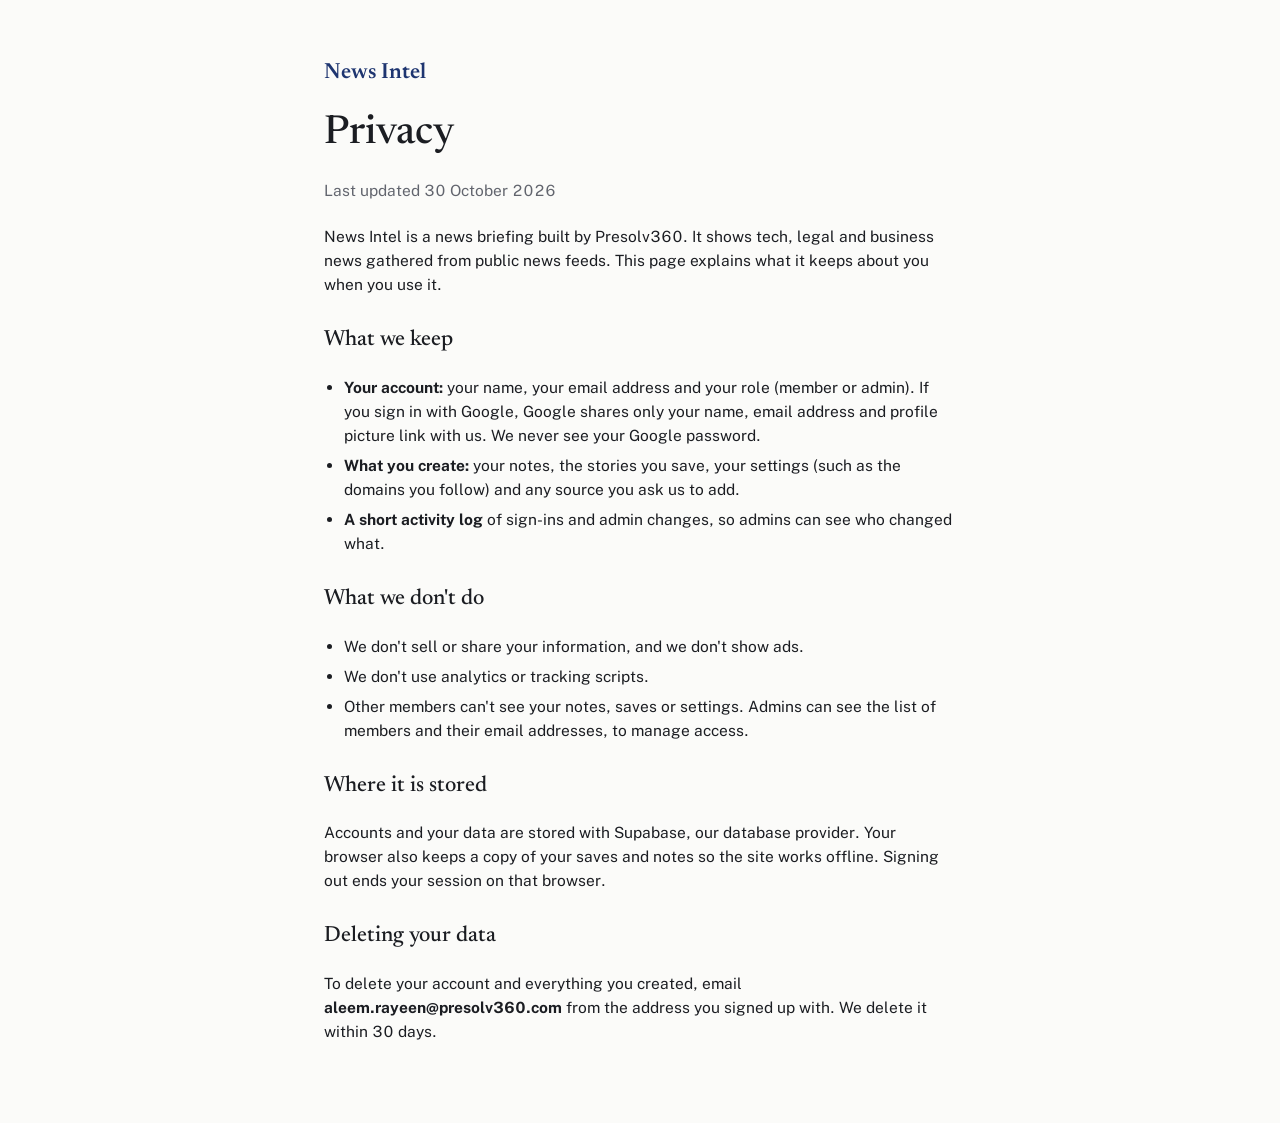
==== frontend/privacy.html @ 534375a5 "Add a privacy page, linked from sign-in (Google needs it for public sign-in) Co-Authored-By: Claude " ====
<!DOCTYPE html>
<html lang="en">
<head>
    <meta charset="UTF-8">
    <meta name="viewport" content="width=device-width, initial-scale=1.0">
    <meta name="color-scheme" content="light dark">
    <title>Privacy · News Intel</title>
    <link rel="preconnect" href="https://fonts.googleapis.com">
    <link rel="preconnect" href="https://fonts.gstatic.com" crossorigin>
    <link rel="stylesheet" href="https://fonts.googleapis.com/css2?family=Newsreader:opsz,wght@6..72,500;6..72,600&family=Public+Sans:wght@400;500;600&display=swap">
    <link rel="stylesheet" href="css/base.css">
    <style>
        body { height: auto; }
        main { max-width: 680px; margin: 0 auto; padding: 56px 24px 80px; display: grid; gap: 22px; font-size: 15.5px; }
        h1 { font-family: var(--serif); font-size: 40px; line-height: 1.1; }
        h2 { font-family: var(--serif); font-size: 22px; margin-top: 10px; }
        ul { margin: 0; padding-left: 20px; display: grid; gap: 6px; }
        a { color: var(--ink); }
        .brand { font-family: var(--serif); font-size: 22px; font-weight: 600; color: var(--ink); text-decoration: none; }
    </style>
</head>
<body>
    <main>
        <a class="brand" href="./">News Intel</a>
        <h1>Privacy</h1>
        <p class="muted">Last updated 30 October 2026</p>

        <p>News Intel is a news briefing built by Presolv360. It shows tech, legal and business news
            gathered from public news feeds. This page explains what it keeps about you when you use it.</p>

        <h2>What we keep</h2>
        <ul>
            <li><strong>Your account:</strong> your name, your email address and your role (member or admin).
                If you sign in with Google, Google shares only your name, email address and profile picture
                link with us. We never see your Google password.</li>
            <li><strong>What you create:</strong> your notes, the stories you save, your settings (such as the
                domains you follow) and any source you ask us to add.</li>
            <li><strong>A short activity log</strong> of sign-ins and admin changes, so admins can see who
                changed what.</li>
        </ul>

        <h2>What we don't do</h2>
        <ul>
            <li>We don't sell or share your information, and we don't show ads.</li>
            <li>We don't use analytics or tracking scripts.</li>
            <li>Other members can't see your notes, saves or settings. Admins can see the list of members and
                their email addresses, to manage access.</li>
        </ul>

        <h2>Where it is stored</h2>
        <p>Accounts and your data are stored with Supabase, our database provider. Your browser also keeps a
            copy of your saves and notes so the site works offline. Signing out ends your session on that browser.</p>

        <h2>Deleting your data</h2>
        <p>To delete your account and everything you created, email
            <strong>aleem.rayeen@presolv360.com</strong> from the address you signed up with. We delete it
            within 30 days.</p>
    </main>
</body>
</html>
---- frontend/css/base.css ----
/*
   Base: design tokens, reset, typography and shared controls.

   Palette comes from an advocate's desk:
   signature ink (actions), red tape (Breaking only), manila (things you kept).
*/

:root {
    --paper: #FBFBF9;
    --surface: #FFFFFF;
    --panel: #F3F3EF;
    --text: #1B1D22;
    --muted: #62656E;
    --rule: #E2E1DA;
    --bar: #E2E1DA;

    --ink: #1E3570;
    --ink-fg: #FFFFFF;
    --ink-soft: #E4E9F4;
    --tape: #B8282B;
    --tape-soft: #F8E4E4;
    --manila: #EFE5CC;
    --manila-edge: #D9CAA4;
    --ok: #2E7D4F;
    --warn: #9A5E00;

    --cat-tech: #2F6FB0;
    --cat-legal: #7B3F8C;
    --cat-market: #2E7D4F;
    --cat-competitors: #9A5E00;

    --serif: "Newsreader", Georgia, "Times New Roman", serif;
    --sans: "Public Sans", "Segoe UI", system-ui, sans-serif;
    --mono: "JetBrains Mono", ui-monospace, Consolas, monospace;

    --radius: 8px;
    --topbar-h: 52px;
    --shadow-pop: 0 24px 60px -18px rgba(10, 16, 32, 0.4);

    color-scheme: light;
}

@media (prefers-color-scheme: dark) {
    :root:not([data-theme="light"]) {
        --paper: #14161B; --surface: #1C1F26; --panel: #181B21; --text: #E9E9E4; --muted: #A2A5AD;
        --rule: #2E323B; --bar: #2E323B;
        --ink: #9DB4EC; --ink-fg: #10162A; --ink-soft: #24304D;
        --tape: #F07A7C; --tape-soft: #3A1E20; --manila: #3A3426; --manila-edge: #5A4E33;
        --ok: #7CC79B; --warn: #E7B35A;
        --cat-tech: #86B6E3; --cat-legal: #CFA0DD; --cat-market: #7CC79B; --cat-competitors: #E7B35A;
        color-scheme: dark;
    }
}

:root[data-theme="dark"] {
    --paper: #14161B; --surface: #1C1F26; --panel: #181B21; --text: #E9E9E4; --muted: #A2A5AD;
    --rule: #2E323B; --bar: #2E323B;
    --ink: #9DB4EC; --ink-fg: #10162A; --ink-soft: #24304D;
    --tape: #F07A7C; --tape-soft: #3A1E20; --manila: #3A3426; --manila-edge: #5A4E33;
    --ok: #7CC79B; --warn: #E7B35A;
    --cat-tech: #86B6E3; --cat-legal: #CFA0DD; --cat-market: #7CC79B; --cat-competitors: #E7B35A;
    color-scheme: dark;
}

/* ---------- Reset ---------- */
*, *::before, *::after { box-sizing: border-box; }
html, body { height: 100%; }
body {
    margin: 0;
    background: var(--paper);
    color: var(--text);
    font-family: var(--sans);
    font-size: 13.5px;
    line-height: 1.55;
    font-feature-settings: "tnum" 1;
    -webkit-font-smoothing: antialiased;
    -webkit-tap-highlight-color: transparent;
    touch-action: manipulation;
}
h1, h2, h3, h4 { margin: 0; font-family: var(--serif); font-weight: 500; line-height: 1.12; text-wrap: balance; }
p, ol, ul, dl, dd { margin: 0; }
img { max-width: 100%; height: auto; }
a { color: var(--ink); text-underline-offset: 3px; }
button, input, select, textarea { font: inherit; color: inherit; }
button { cursor: pointer; }
[hidden] { display: none !important; }

:focus-visible { outline: 2px solid var(--ink); outline-offset: 2px; border-radius: 4px; }

.sprite { position: absolute; width: 0; height: 0; overflow: hidden; }
.icon { width: 16px; height: 16px; flex: none; fill: none; stroke: currentColor; stroke-width: 1.8; stroke-linecap: round; stroke-linejoin: round; }
.icon-lg { width: 32px; height: 32px; }

.sr-only {
    position: absolute; width: 1px; height: 1px; padding: 0; margin: -1px;
    overflow: hidden; clip: rect(0, 0, 0, 0); white-space: nowrap; border: 0;
}
.skip-link { position: absolute; left: 12px; top: -48px; z-index: 100; background: var(--ink); color: var(--ink-fg); padding: 8px 14px; border-radius: var(--radius); }
.skip-link:focus { top: 12px; }

.muted { color: var(--muted); }
kbd {
    font-family: var(--mono); font-size: 11px; font-weight: 500; line-height: 1.5;
    border: 1px solid var(--rule); border-bottom-width: 2px; border-radius: 4px;
    padding: 0 5px; color: var(--muted); background: var(--paper); white-space: nowrap;
}

/* ---------- Buttons ---------- */
.btn {
    display: inline-flex; align-items: center; justify-content: center; gap: 7px;
    padding: 7px 12px; border-radius: var(--radius);
    border: 1px solid var(--rule); background: var(--surface); color: var(--text);
    font-size: 13px; font-weight: 500; white-space: nowrap; text-decoration: none;
    transition: background-color .15s ease, border-color .15s ease, color .15s ease;
}
.btn:hover { border-color: var(--ink); }
.btn:disabled { opacity: .6; cursor: progress; }
.btn-primary { background: var(--ink); border-color: var(--ink); color: var(--ink-fg); }
.btn-primary:hover { filter: brightness(1.12); }
.btn-small { padding: 5px 10px; font-size: 12.5px; }
.btn-block { width: 100%; padding: 12px; }
.btn-danger { color: var(--tape); }
.btn kbd { background: transparent; }
.btn-primary kbd { color: var(--ink-fg); border-color: color-mix(in srgb, var(--ink-fg) 40%, transparent); }
.btn[aria-pressed="true"] { background: var(--ink-soft); border-color: var(--ink); color: var(--ink); }

.link-btn { background: none; border: 0; padding: 0; color: var(--ink); text-decoration: underline; text-underline-offset: 3px; font-size: inherit; }

.icon-btn {
    display: inline-grid; place-items: center; width: 34px; height: 34px;
    border-radius: var(--radius); border: 0; background: transparent; color: var(--muted);
    transition: background-color .15s ease, color .15s ease;
}
.icon-btn:hover { background: var(--ink-soft); color: var(--ink); }
.icon-btn[aria-current="page"], .icon-btn[aria-pressed="true"] { background: var(--ink-soft); color: var(--ink); }

/* ---------- Form fields ---------- */
.field { display: grid; gap: 6px; }
.field label { font-size: 13.5px; font-weight: 600; }
.field .hint { font-size: 12.5px; color: var(--muted); }
input[type="text"], input[type="email"], input[type="password"], input[type="url"], input[type="date"], select, textarea {
    width: 100%; padding: 10px 12px; border: 1px solid var(--rule); border-radius: var(--radius);
    background: var(--surface); color: var(--text); font-size: 14.5px;
    transition: border-color .15s ease, box-shadow .15s ease;
}
input:focus-visible, select:focus-visible, textarea:focus-visible { outline: none; border-color: var(--ink); box-shadow: 0 0 0 3px var(--ink-soft); }
input[aria-invalid="true"] { border-color: var(--tape); box-shadow: 0 0 0 3px var(--tape-soft); }
textarea { resize: vertical; }
.form-error { font-size: 13px; color: var(--tape); min-height: 0; }
.form-error:empty { display: none; }

.input-with-action { position: relative; }
.input-with-action input { padding-right: 64px; }
.input-with-action .link-btn { position: absolute; right: 12px; top: 50%; transform: translateY(-50%); font-size: 13px; }

/* Segmented control built from radio buttons */
.segmented { display: inline-flex; gap: 3px; padding: 3px; border: 1px solid var(--rule); border-radius: var(--radius); background: var(--panel); }
.segmented label { position: relative; }
.segmented input { position: absolute; opacity: 0; inset: 0; }
.segmented span { display: block; padding: 5px 12px; border-radius: 6px; font-size: 13px; color: var(--muted); cursor: pointer; }
.segmented input:checked + span { background: var(--surface); color: var(--text); font-weight: 600; box-shadow: 0 1px 2px rgba(0, 0, 0, .08); }
.segmented input:focus-visible + span { outline: 2px solid var(--ink); outline-offset: 1px; }

/* Switch: a button with role="switch" */
.switch {
    width: 38px; height: 22px; border-radius: 99px; border: 0; padding: 0;
    background: var(--bar); position: relative; flex: none;
    transition: background-color .15s ease;
}
.switch::after {
    content: ""; position: absolute; top: 3px; left: 3px; width: 16px; height: 16px; border-radius: 50%;
    background: #fff; box-shadow: 0 1px 2px rgba(0, 0, 0, .25); transition: transform .15s ease;
}
.switch[aria-checked="true"] { background: var(--ink); }
.switch[aria-checked="true"]::after { transform: translateX(16px); }
.switch:disabled { opacity: .5; cursor: not-allowed; }

/* ---------- Story labels (never numeric scores) ---------- */
.label {
    display: inline-flex; align-items: center; padding: 2px 7px; border-radius: 4px; white-space: nowrap;
    font-size: 11px; font-weight: 700; letter-spacing: .05em; text-transform: uppercase; line-height: 1.55;
}
.label-breaking { background: var(--tape); color: #fff; }
.label-major { background: var(--ink-soft); color: var(--ink); }
.label-notable { background: var(--panel); color: var(--muted); border: 1px solid var(--rule); }

.cat-dot { width: 8px; height: 8px; border-radius: 50%; display: inline-block; flex: none; }
.cat-tech { background: var(--cat-tech); }
.cat-legal { background: var(--cat-legal); }
.cat-market { background: var(--cat-market); }
.cat-competitors { background: var(--cat-competitors); }

.chip {
    display: inline-flex; align-items: center; gap: 6px;
    font-size: 12px; padding: 2px 9px; border-radius: 999px;
    border: 1px solid var(--rule); background: var(--surface); color: var(--text); white-space: nowrap;
}
button.chip:hover { border-color: var(--ink); }
.chip[aria-pressed="true"], .chip.is-active { border-color: var(--ink); background: var(--ink-soft); color: var(--ink); font-weight: 500; }

/* ---------- Dialogs ---------- */
dialog {
    border: 0; padding: 0; border-radius: 16px; background: var(--surface); color: var(--text);
    box-shadow: var(--shadow-pop); max-height: calc(100vh - 80px); overscroll-behavior: contain;
}
dialog::backdrop { background: rgba(12, 16, 28, .42); }
.dialog { width: min(540px, calc(100vw - 32px)); padding: 24px; }
/* Only style display while open: a display rule on a closed <dialog> would show it */
.dialog[open] { display: grid; gap: 14px; }
.dialog form { display: grid; gap: 14px; }
.dialog h2 { font-size: 24px; }
.dialog-actions { display: flex; justify-content: flex-end; gap: 10px; margin-top: 4px; }

/* ---------- Toasts ---------- */
.toast-region { position: fixed; left: 50%; bottom: 24px; transform: translateX(-50%); display: grid; gap: 8px; z-index: 50; pointer-events: none; }
.toast {
    pointer-events: auto; display: flex; gap: 18px; align-items: center;
    background: var(--text); color: var(--paper); border-radius: 10px; padding: 12px 16px;
    font-size: 14px; box-shadow: var(--shadow-pop); max-width: min(560px, calc(100vw - 32px));
}
.toast button { background: none; border: 0; color: inherit; font-weight: 700; text-decoration: underline; text-underline-offset: 3px; padding: 0; }

@media (prefers-reduced-motion: reduce) {
    *, *::before, *::after { transition: none !important; animation: none !important; scroll-behavior: auto !important; }
}
.trend-tag { display: inline-flex; align-items: center; font-size: 12px; color: var(--ink); border: 1px solid var(--ink); border-radius: 999px; padding: 2px 9px; background: var(--surface); white-space: nowrap; }
.tag { display: inline-flex; align-items: center; font-size: 12px; border: 1px solid var(--rule); border-radius: 999px; padding: 2px 9px; background: var(--surface); color: var(--text); white-space: nowrap; }
.meta { color: var(--muted); font-size: 12.5px; }
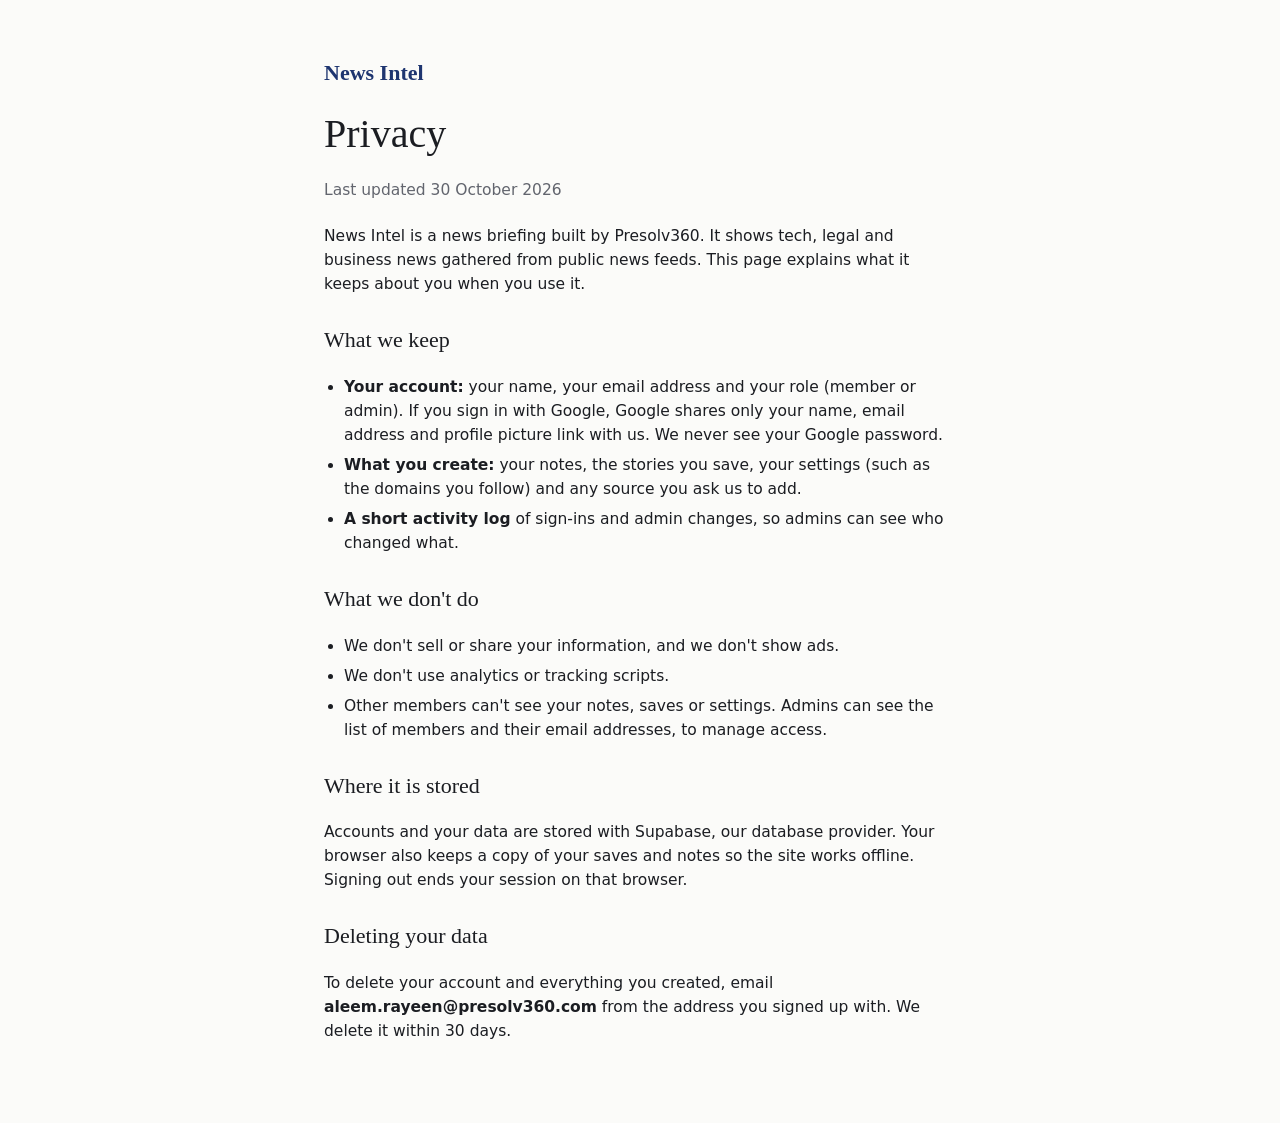
==== commit 7d58743b: "Security batch: safe links, cleaned notes, page security policy, database checks - Only http(s) link" ====
--- a/frontend/privacy.html
+++ b/frontend/privacy.html
@@ -3,6 +3,8 @@
 <head>
     <meta charset="UTF-8">
     <meta name="viewport" content="width=device-width, initial-scale=1.0">
+    <meta http-equiv="Content-Security-Policy" content="default-src 'self'; script-src 'none'; style-src 'self' 'unsafe-inline' https://fonts.googleapis.com; font-src https://fonts.gstatic.com; img-src 'self' data:; object-src 'none'; base-uri 'self'; form-action 'none'">
+    <meta name="referrer" content="strict-origin-when-cross-origin">
     <meta name="color-scheme" content="light dark">
     <title>Privacy · News Intel</title>
     <link rel="preconnect" href="https://fonts.googleapis.com">
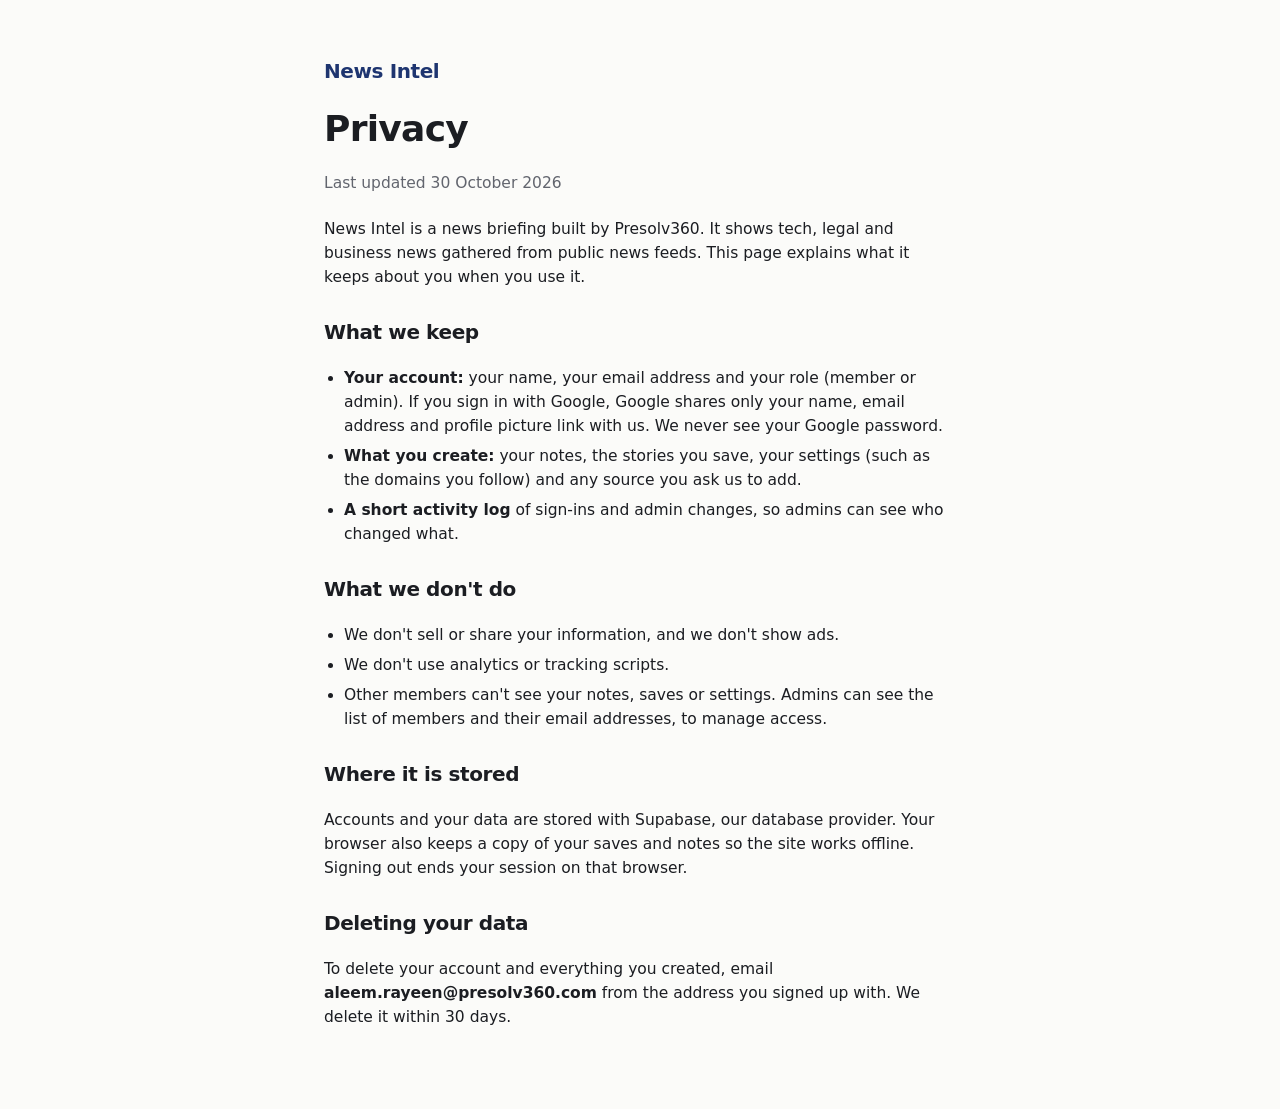
==== commit 418d474c: "Use Geist and Geist Mono across the site Option B from the font comparison: Geist Sans for headlines" ====
--- a/frontend/privacy.html
+++ b/frontend/privacy.html
@@ -9,16 +9,16 @@
     <title>Privacy · News Intel</title>
     <link rel="preconnect" href="https://fonts.googleapis.com">
     <link rel="preconnect" href="https://fonts.gstatic.com" crossorigin>
-    <link rel="stylesheet" href="https://fonts.googleapis.com/css2?family=Newsreader:opsz,wght@6..72,500;6..72,600&family=Public+Sans:wght@400;500;600&display=swap">
+    <link rel="stylesheet" href="https://fonts.googleapis.com/css2?family=Geist:wght@400;500;600&display=swap">
     <link rel="stylesheet" href="css/base.css">
     <style>
         body { height: auto; }
         main { max-width: 680px; margin: 0 auto; padding: 56px 24px 80px; display: grid; gap: 22px; font-size: 15.5px; }
-        h1 { font-family: var(--serif); font-size: 40px; line-height: 1.1; }
-        h2 { font-family: var(--serif); font-size: 22px; margin-top: 10px; }
+        h1 { font-size: 36px; line-height: 1.1; }
+        h2 { font-size: 20px; margin-top: 10px; }
         ul { margin: 0; padding-left: 20px; display: grid; gap: 6px; }
         a { color: var(--ink); }
-        .brand { font-family: var(--serif); font-size: 22px; font-weight: 600; color: var(--ink); text-decoration: none; }
+        .brand { font-size: 20px; font-weight: 600; letter-spacing: -.02em; color: var(--ink); text-decoration: none; }
     </style>
 </head>
 <body>
--- a/frontend/css/base.css
+++ b/frontend/css/base.css
@@ -29,9 +29,8 @@
     --cat-market: #2E7D4F;
     --cat-competitors: #9A5E00;
 
-    --serif: "Newsreader", Georgia, "Times New Roman", serif;
-    --sans: "Public Sans", "Segoe UI", system-ui, sans-serif;
-    --mono: "JetBrains Mono", ui-monospace, Consolas, monospace;
+    --sans: "Geist", "Segoe UI", system-ui, sans-serif;
+    --mono: "Geist Mono", ui-monospace, Consolas, monospace;
 
     --radius: 8px;
     --topbar-h: 52px;
@@ -77,7 +76,7 @@
     -webkit-tap-highlight-color: transparent;
     touch-action: manipulation;
 }
-h1, h2, h3, h4 { margin: 0; font-family: var(--serif); font-weight: 500; line-height: 1.12; text-wrap: balance; }
+h1, h2, h3, h4 { margin: 0; font-weight: 600; letter-spacing: -.02em; line-height: 1.15; text-wrap: balance; }
 p, ol, ul, dl, dd { margin: 0; }
 img { max-width: 100%; height: auto; }
 a { color: var(--ink); text-underline-offset: 3px; }
